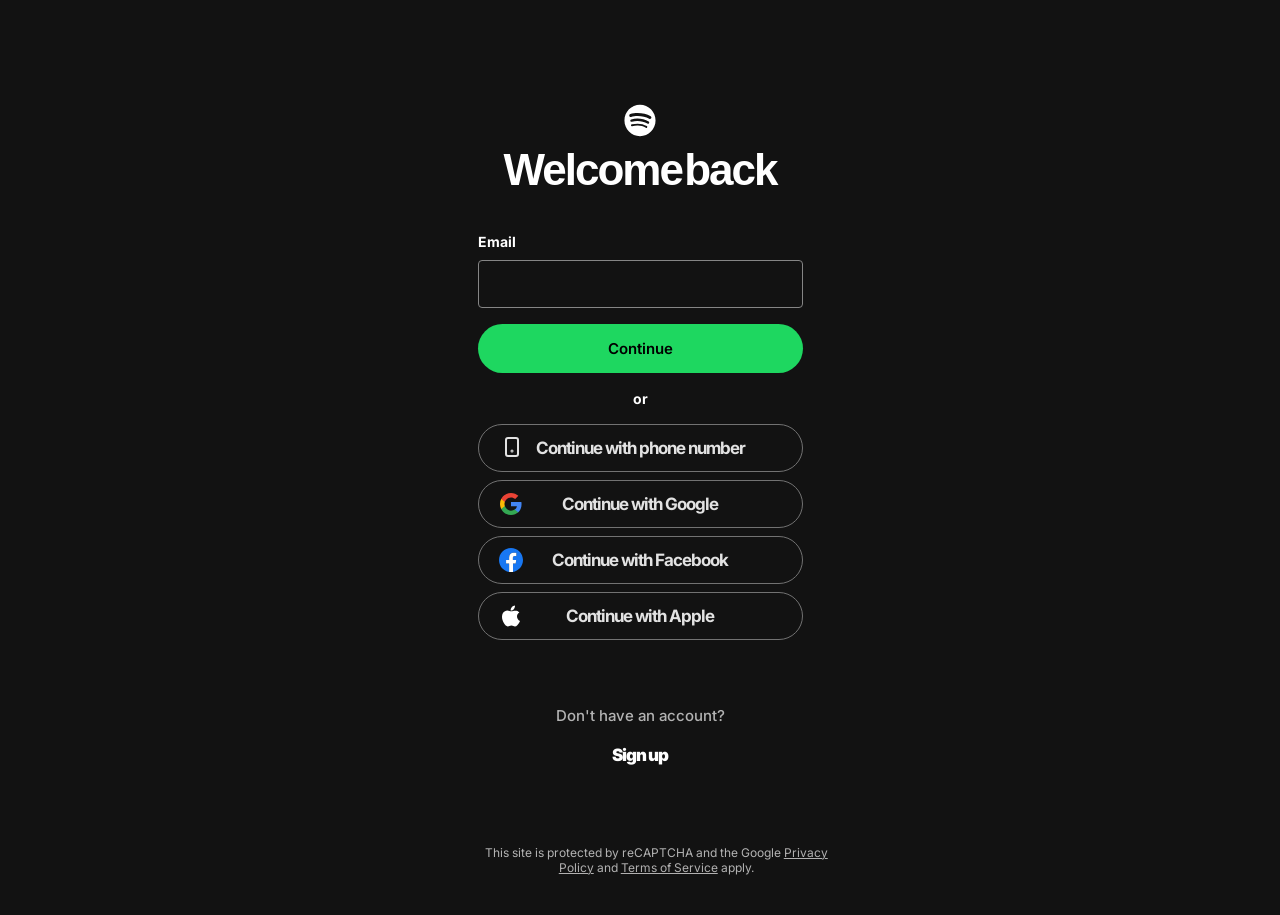
==== log-in.html @ a687a75c "add sign-up and log-in page" ====
<!DOCTYPE html>
<html lang="en">

<head>
    <meta charset="UTF-8">
    <meta name="viewport" content="width=device-width, initial-scale=1.0">
    <title>Spotify</title>
    <link rel="shortcut icon" href="img-icon/favicon spotify.ico" type="image/x-icon">

    <link rel="preconnect" href="https://fonts.googleapis.com">
    <link rel="preconnect" href="https://fonts.gstatic.com" crossorigin>
    <link href="https://fonts.googleapis.com/css2?family=Montserrat:wght@400;500;600;700;800;900&display=swap"
        rel="stylesheet">
    <link href="https://fonts.googleapis.com/css2?family=DM+Sans:opsz,wght@9..40,400;9..40,500;9..40,700&display=swap"
        rel="stylesheet">
    <link href="https://fonts.googleapis.com/css2?family=Inter:wght@400;600;700&display=swap" rel="stylesheet">
    <link rel="stylesheet" href="https://cdnjs.cloudflare.com/ajax/libs/font-awesome/6.4.0/css/all.min.css">
    <link rel="stylesheet" href="style.css">
    <link rel="stylesheet" href="utility.css">
    <link rel="stylesheet" href="responsiv.css">
</head>
<style>
    /* Base Styles */
    * {
        padding: 0;
        margin: 0;
        box-sizing: border-box;

    }

    body {
        background-color: #121212;
        color: white;
        display: flex;
        justify-content: center;
        padding-top: 95px;
        font-family: 'CircularSp', 'CircularSp-Arab', 'DM Sans', 'Helvetica Neue', Helvetica, Arial, sans-serif;
    }

    .container {
        display: flex;
        flex-direction: column;
        align-items: center;
        width: 100%;
        max-width: 325px;
        text-align: center;
    }

    /* Header */

    h1 {
        margin-bottom: 32px;
        font-family: 'Helvetica Neue', Helvetica, Arial, sans-serif;
        font-weight: 800;
        font-size: 44px;
        font-style: normal;
        color: rgb(255, 255, 255);
        letter-spacing: -2px;
        line-height: 1.8ch;
        word-spacing: -8px;
    }

    /* Form Styling */
    .signup_form {
        width: 100%;
        display: flex;
        flex-direction: column;
        /* align-items: flex-start; */
    }

    label {
        display: flex;
        justify-content: flex-start;
        font-size: 14px;
        font-weight: 700;
        margin-bottom: 10px;
    }

    input {
        width: 100%;
        padding: 15px;
        background-color: #121212;
        border: 1px solid #858585;
        border-radius: 4px;
        color: aliceblue;
        margin-bottom: 8px;
    }

    input::placeholder {
        font-size: 15px;
        color: rgb(175, 175, 175);
        font-weight: 500;
    }

    input:hover {
        border: 1px solid white;
    }

    input:focus {
        border: 2px solid white;
        outline: none;
    }

    .signup-button {
        width: 100%;
        background-color: #1ed760;
        color: black;
        padding: 15px;
        border-radius: 300px;
        font-size: 15px;
        font-weight: 600;
        border: none;
        cursor: pointer;
        margin-top: 8px;
    }

    /* Divider "or" */
    .container>div:nth-child(3) {
        margin: 8px 0;
        font-size: 14px;
        color: white;
        position: relative;
        width: 100%;
    }

    /* Social Buttons */
    .signup_method {
        width: 100%;
        display: flex;
        flex-direction: column;
        gap: 8px;
    }

    .signup_method button {
        position: relative;
        display: flex;
        align-items: center;
        justify-content: center;
        width: 100%;
        padding: 13px;
        background: transparent;
        border: 1px solid #727272;
        border-radius: 300px;
        color: rgb(226, 226, 226);
        cursor: pointer;
        font-size: 17px;
        font-weight: 700;
        letter-spacing: -1px;
        gap: 12px;
        transition: all 0.1s ease;
        filter: blur(0.4px);
    }

    .phone svg,
    .google svg,
    .facebook svg,
    .apple svg {
        position: absolute;
        left: 20px;
    }

    .signup_method button:hover {
        border-color: rgb(214, 214, 214);
        transform: scale(1.03);
    }

    /* Footer Section */
    footer {
        margin-top: 25px;
        /* border-top: 1px solid #292929; */
        padding-top: 32px;
        width: 100%;
    }

    .login {
        display: flex;
        flex-direction: column;
        gap: 20px;
        justify-content: center;
        font-size: 15px;
        color: #b3b3b3;
        font-weight: 500;
        margin-bottom: 32px;
    }

    .login div:last-child a{
        color: white;
        text-decoration: none;
        font-size: 17px;
        font-weight: 900;
        letter-spacing: -1px;
        filter: blur(0.4px);
    }

    .footer {
        display: flex;
        flex-direction: column;
        gap: 4px;
        font-size: 12px;
        font-weight: lighter;
        color: #b3b3b3;
        margin-top: 80px;
        width: 110%;

    }

    .footer p:last-child {
        margin-bottom: 40px;
    }

    .footer p a {
        color: rgb(177, 176, 176);
    }
    .footer p a:hover{
        color: #1ed760;
    }
</style>

<body>
    <main class="container">
        <div class="header">
            <img class="sicon" src="img-icon/Spotify-Icon-Black-Logo.svg" alt="Spotify logo">
            <h1>Welcome back</h1>
        </div>
        <form class="signup_form" action="#" method="POST">
            <div class="input_group">
                <label for="email">Email</label>
                <input type="email" id="email" name="email"  required>
            </div>

            <button type="submit" class="signup-button">Continue</button>
        </form>
        <div>or</div>
        <div class="signup_method">
            <button class="phone">
                <svg width="24" height="24" viewBox="0 0 24 24" fill="none" xmlns="http://www.w3.org/2000/svg"
                    stroke="rgb(226, 226, 226)" stroke-width="2" stroke-linecap="round" stroke-linejoin="round">

                    <!-- Phone body -->
                    <rect x="7" y="2" width="12" height="18" rx="2"></rect>

                    <!-- Bottom circle (home button) -->
                    <circle cx="13" cy="15" r="0.5"></circle>

                </svg>
                <span>Continue with phone number</span>
            </button>
            <button class="google">
                <svg width="24" height="24" viewBox="0 0 24 24">
                    <path
                        d="M22.56 12.25c0-.78-.07-1.53-.2-2.25H12v4.26h5.92c-.26 1.37-1.04 2.53-2.21 3.31v2.77h3.57c2.08-1.92 3.28-4.74 3.28-8.09z"
                        fill="#4285F4" />
                    <path
                        d="M12 23c2.97 0 5.46-.98 7.28-2.66l-3.57-2.77c-.98.66-2.23 1.06-3.71 1.06-2.86 0-5.29-1.93-6.16-4.53H2.18v2.84C3.99 20.53 7.7 23 12 23z"
                        fill="#34A853" />
                    <path
                        d="M5.84 14.09c-.22-.66-.35-1.36-.35-2.09s.13-1.43.35-2.09V7.07H2.18C1.43 8.55 1 10.22 1 12s.43 3.45 1.18 4.93l3.66-2.84z"
                        fill="#FBBC05" />
                    <path
                        d="M12 5.38c1.62 0 3.06.56 4.21 1.64l3.15-3.15C17.45 2.09 14.97 1 12 1 7.7 1 3.99 3.47 2.18 7.07l3.66 2.84c.87-2.6 3.3-4.53 6.16-4.53z"
                        fill="#EA4335" />
                </svg>
                <span>Continue with Google</span>
            </button>
            <button class="facebook">
                <svg width="24" height="24" viewBox="0 0 24 24" fill="none" xmlns="http://www.w3.org/2000/svg">
                    <path
                        d="M24 12.073C24 5.405 18.627 0 12 0S0 5.405 0 12.073C0 18.1 4.388 23.094 10.125 24v-8.437H7.078v-3.49h3.047V9.43c0-3.007 1.792-4.669 4.533-4.669 1.312 0 2.686.235 2.686.235v2.953H15.83c-1.491 0-1.956.925-1.956 1.874v2.25h3.328l-.532 3.49h-2.796V24C19.612 23.094 24 18.1 24 12.073z"
                        fill="#1877F2" />
                    <path
                        d="M16.671 15.563l.532-3.49h-3.328V9.823c0-.949.465-1.874 1.956-1.874h1.513V4.996s-1.374-.235-2.686-.235c-2.741 0-4.533 1.662-4.533 4.67v2.641H7.078v3.49h3.047V24a12.12 12.12 0 003.875 0v-8.437h2.671z"
                        fill="white" />
                </svg>
                <span>Continue with Facebook</span>
            </button>
            <button class="apple">
                <svg width="24px" height="24px" fill="white" viewBox="0 0 512 512" xmlns="http://www.w3.org/2000/svg">
                    <title>ionicons-v5_logos</title>
                    <path
                        d="M349.13,136.86c-40.32,0-57.36,19.24-85.44,19.24C234.9,156.1,212.94,137,178,137c-34.2,0-70.67,20.88-93.83,56.45-32.52,50.16-27,144.63,25.67,225.11,18.84,28.81,44,61.12,77,61.47h.6c28.68,0,37.2-18.78,76.67-19h.6c38.88,0,46.68,18.89,75.24,18.89h.6c33-.35,59.51-36.15,78.35-64.85,13.56-20.64,18.6-31,29-54.35-76.19-28.92-88.43-136.93-13.08-178.34-23-28.8-55.32-45.48-85.79-45.48Z" />
                    <path
                        d="M340.25,32c-24,1.63-52,16.91-68.4,36.86-14.88,18.08-27.12,44.9-22.32,70.91h1.92c25.56,0,51.72-15.39,67-35.11C333.17,85.89,344.33,59.29,340.25,32Z" />
                </svg>
                <span>Continue with Apple</span>
            </button>

        </div>
        <footer>
            <div class="login">
                <div>Don't have an account?</div>
                <div><a href="Sign-up.html">Sign up</a></div>
            </div>
            <div class="footer">
                <p>This site is protected by reCAPTCHA and the Google <a href="#">Privacy Policy</a> and <a href="#">Terms of Service</a> apply. </p>
                <!-- <p><a href="#">Policy</a> and <a href="#">Terms of Service</a> apply.</p> -->
            </div>
        </footer>
    </main>


</body>

</html>
---- style.css ----
* {
    margin: 0;
    padding: 0;
    box-sizing: border-box;
    font-family: 'Inter', 'Helvetica Neue', Arial, sans-serif;

}

body {

    background-color: black;
    color: white;
    font-family: "CircularSp", "Helvetica Neue", Helvetica, Arial, sans-serif;
    font-weight: 700;
    /* font-size: 16px; */
    

}


.navbar .nav {
    background-color:black;
    display: flex;
    align-items: center;
    justify-content: space-between;
    width: 100%;
    height: 60px;
    padding: 0 px;

}

.nav-icon{
    display: flex;
    align-items: center;
    /* width: 25px; */
    gap: 8px;
    padding: 5px;
   
}

.sicon {
    width: 70px;
    cursor: pointer;
   
}
.icon-circle {
    width: 46px;  
    height: 46px; 
    background-color: #1a1919; /* Gives the circle its dark gray color */
    border-radius: 50%; 
    
    /* Centers the home SVG inside the circle */
    display: flex;
    justify-content: center;
    align-items: center;
    cursor: pointer;
    transition: transform 0.1s ease, border-color 0.2s ease;
}
.icon-circle .invert {
    width: 24px; /* Adjust this to make the house bigger or smaller inside the circle */
    
}
.icon-circle:hover{
    background-color: rgb(48, 48, 48);
    transition: background-color 0.4s ease, border 0.4s ease;
    transform: scale(1.04);
}
.search-container{
    box-sizing: border-box;
    /* position: relative; */
    display: flex;
    align-items: center;
    background-color: #242424;
    border-radius: 500px;
    padding: 0  15px;
    height: 47px;
    width: 100%;
    max-width:468px; 
    /* cursor: pointer; */
    border: 2px solid transparent;
    transition: background-color 0.2s ease, box-shadow 0.2s ease;
    /* overflow: hidden; */
}
.search-container:hover {
    background-color: #2c2c2c;
    box-shadow: 0 0 0 1px #464444; 
    transition-duration: 0.2s;  
}
.search-container.active{          /* this can be do without js by search-container:focus-within */
    /* border: 2px solid white; */
    box-shadow: 0 0 0 2px white !important;
    
}
.search-icon svg{
    width: 24px;  
    height: 24px; 
    /* background-color: #1a1a1a; /* Gives the circle its dark gray color */
    /* border-radius: 10px;   */
    
    color: rgb(175, 174, 174);
    display: block;
    align-items: center;
    cursor: pointer;
    transition: all 0.2s ease;
}
.search-container:hover .search-icon svg {
    color: white;
}
.search-input{
    flex: 1;
    min-width: 0;
    /* width: 100%; */
    background: transparent;
    border: none;
    outline: none;
    color: white;
    font-size: 16px;
    padding: 0 8px;
    
}
.search-input::placeholder {
    color: #b3b3b3;
}
.search-right-group {
    display: flex;
    align-items: center;
    gap: 12px;  
    margin-left: 49px; 
    /* flex-shrink: 0; */
}

.search_hover{
    /* position: absolute; */
    display: flex;
    gap: 3px;
    opacity: 0;
    visibility: hidden;
    margin-left: 8px;
    transition-duration: 0.3s;
}
/* .search_hover + .search-right-group{
    margin-left: auto;
} */

.search_hover kbd{
    display: flex;
    border: 1px solid grey; 
    border-radius: 4px;
    padding: 2px 4px;
    font-size: 15px;
    font-weight: 500;
    font-family: 'DM Sans', sans-serif;
    color: rgb(179, 177, 177);
    /* margin: 0 2px; */
}
.search-container:hover .search_hover{
    opacity: 1;
    visibility: visible;
}

.divider {
    height: 24px;
    width: 1px;
    background-color: #727272;
    /* margin: 0 12px; */
    flex-shrink: 0;
}

svg{
    color: #727272;
}

.browse-icon {
    width: 22px;
    height: 22px;
    color: #b3b3b3; /* Ye 'currentColor' ko set karega */
    cursor: pointer;
    transition: color 0.2s ease;
}

.browse-icon:hover {
    color: white; /* Hover par bright white ho jayega */
}
.feature .feature-container{
    display: flex;
    align-items: center;
    /* justify-content: space-between; */
}
/* .feature-container{
    display: flex;
    align-items: center;
} */
.links{
    margin-left:150px;
    color: rgb(194, 193, 193);
    font-size: 15px;
    
}
.links span{
    display: inline-block;
    cursor: pointer;
    margin: 4px;
    transition: color 0.2s ease, transform 0.2s ease;
    
}
.links span:hover{
    /* font-size: 16px; */
    color: white;
    transform: scale(1.02);
   
}
.divider-2{
    height: 24px;
    width: 1px;
    background-color:white;
    margin: 0 12px;
    margin-left: 25px;
    
}
.install{
    display: flex;
    /* justify-items: center; */
    color: rgb(194, 193, 193);
    font-size: 14px;
    gap: 10px;
    margin-left: 20px;
    transition: all 0.2s ease;
    cursor: pointer;

}
.install svg{
    stroke: currentColor;
}
.install:hover {
    color: white;
    transform: scale(1.02);
}
.install:hover svg *{
    stroke: white !important;
}

.auth{
    display: flex;
    align-items: center;
    font-size: 14px;
    color: rgb(194, 193, 193);
    margin-left: 30px;
    gap: 20px;
    cursor: pointer;

}

.auth button{
    padding: 14px;
    margin-right: 10px;
    width: 105px;
    background-color: white;
    color: black;
    font-size:15px;
    font-weight: bold;
    border: none;
    cursor: pointer;
    border-radius: 50px;
    transition: background-color 0.1s ease, transform 0.1s ease;
}
.auth span:hover{
    color: white;
    transform: scale(1.04);
}
.auth button:hover{
    background-color: #e6e1e1;
    transform: scale(1.01);

}


/*               container             */


.container{
    height: 77vh;
    gap: 9px;
    margin: 8px;
    margin-top: 2px;

    
}

.left {
    width: 32vw;
    /* height: 80vh; */
    /* padding: 10px; */
}

.right {
    width: 68vw;
    /* height: 513px; */
    overflow-x: hidden;
    overflow-y: scroll;
    background: linear-gradient(to bottom , rgb(23, 23, 23) 12% , transparent 100%);
    /* height: 80vh; */
    /* height: 100%; */
}

/* .home ul li {
    display: flex;
    width: 14px;
    gap: 13px;
    list-style: none;
    padding-top: 14px;
    font-size: 12PX;
} */

.lheader{
    display: flex;
    align-items: center;
    justify-content: space-between;
    /* padding-top: 25px; */
    padding: 15px;
    font-size: 15px;
    font-family: 'Inter', 'Helvetica Neue', Arial, sans-serif;
    box-shadow: gray;
    box-shadow: 0px 8px 20px rgba(0, 0, 0, 0.8);
    position: relative;
    z-index: 100;
   
}


.lheader button{
    display: flex;
    align-items: center;
    background-color:rgb(32, 32, 32);
    color: white;
    border: none;
    padding: 7px;
    font-size: 13px;
    font-weight: bold;
    width: 98px;
    border-radius: 40px;
    gap: 5px;
    transition: background-color 0.2s ease , transform 0.2s ease;
    
}
.lheader button svg{
    width: 22px;
    height: 22px;
    margin-left:10px;
    color: #858484;
}
.lheader button:hover{
    background-color:rgb(41, 41, 41);
    color: white;
}
.lheader button:hover svg *{
    stroke: rgb(236, 235, 235);
}
.lbox{
    /* display: flex;
    flex-direction: column; */
    height: 225px;
    /* background-color: #131313; */
    overflow-y: scroll;
    transition: all 0.3s ease;
}
.lbox::-webkit-scrollbar{
    width: 12px;

}
.lbox::-webkit-scrollbar-track {
  background: transparent;
}
.lbox::-webkit-scrollbar-thumb{
    background:transparent;
    transition: background 0.3s ease;
    /* border-radius: 3px; */
}
.lbox.show-scroll::-webkit-scrollbar-thumb {
    background: #535353;
}

.play_but{
    width: 120px;
}
.pod_but{
    width: 140px;
}
.flinks{
    margin: 20px;
}
.flinks ul{
    font-size: 11px;
    font-weight: 300;
    /* margin-bottom: 10px; */
    display: flex;
}
.flinks ul li{
    list-style: none;
    margin: 8px;
    color: #b3b1b1;
    cursor: pointer;
}
.flinks h5{
    margin-top: 10px;
    margin-left: 8px;
    font-size: 11px;
    color:white;
    font-weight: 400 ;
    font-family: 'Inter', 'Helvetica Neue', Arial, sans-serif;
    cursor: pointer;
    text-decoration: underline;

    
}
.footer-btn{
    display: flex;
    align-items: center;
    gap: 6px;
    background-color: transparent; 
    color: white;
    font-size: 14px;
    font-weight: 700;
    font-family: 'Inter', 'Helvetica Neue', Arial, sans-serif;
    border: 1px solid #727272; /* Grey border */
    border-radius: 50px; /* Perfect pill shape */
    margin-left: 26px;
    margin-top: 38px;
    padding: 6px 12px;
    cursor: pointer;
    transition: transform 0.1s ease, border-color 0.2s ease;
    /* transform: scale(1.04); */

}
.footer-btn:hover{
    color: white;
    transform: scale(1.04);
}
.footer-btn svg{
    color: white;
}

/* Right side css code */

.Rcontainer{
    display: flex;
    flex-direction: column;
    /* margin-bottom: 29px; */
    /* position:relative; */
    /* width: 100%;
    overflow-y: auto;
    height: auto; */
    
    /* padding: 2px 0 4px 0px; */
    /* background-image: radial-gradient(ellipse at 15% 15%, #363636 0%, transparent 70%); */
    /* background: linear-gradient(to bottom, #2b0e0e 0%, #121212 100%) */
} 

/* .Rcontainer::after {
    content: "";
    position: absolute;
    top: 0;
    left: 0;
    width: 50%;
    height: 100%;
    background-image: linear-gradient(to bottom, #2b0e0e 0%, transparent 80%);
    z-index: -1; 
}   */
.Rheader{
    display: flex;
    width:100%;
    align-items: center;
    justify-content: space-between;
    height: 15px;
    padding: 30px 33px ;
    border-top-left-radius: 7px;
    border-top-right-radius: 7px;
    
    /* background-color: rgb(30, 30, 30); */
    
    /* background: linear-gradient(to bottom, #2b0e0e 0%) */

}
.Rheader h2{
    font-size: 23px;
    font-weight: 700;
    font-style: normal;
    line-height:normal;
    /* font-family: 'Plus Jakarta Sans', sans-serif; */
    font-family: 'Montserrat', sans-serif;
    cursor: pointer;
    margin-top: 20px;
    margin-left: 8px;
    

}
.Rheader .show-all{
    text-decoration: none;
    margin-top: 20px;
    color: #bbbaba;
    font-size: 13px;
    
}
.Trending-songs-card{
    margin-bottom: 10px;

}
.Popular-artists-card{
    margin-bottom:15px;
}
.Popular-albums-card{
    margin-bottom: 14px;
}
.Popular-radio-cards{
    margin-bottom: 12px;

}
.featured-cards{
    margin-bottom: 75px;
}
/* .play{
    position:absolute;
    top: 140px;
    right: 0px;
    opacity: 0;
    transform: translateY(8px);
    transition: all 0.3s ease-out;

}
.play:hover{
    opacity: 1;
    transform: translateY(0);
    top: 86px;
    
} */

.play {
    position: absolute;
    bottom: -10px;        /* anchor to bottom of card  */
    right:-9px;
    opacity: 0;
    transform: translateY(6px);   /* start slightly below final position  */
    transition: opacity 0.3s ease, transform 0.3s ease;
}

 /* THIS is the fix — trigger on CARD hover, not play-button hover  */
.card:hover .play {
    opacity: 1;
    transform: translateY(0px);     /* slides up to rest position  */
}

/* Keep it visible if hovering the button itself  */
.play:hover {
    opacity: 1;
    transform: translateY(0);
}



/*  footer section */

hr{
    border: none;
    border-radius: 2px;
    height: 1px;
    background-color: rgb(200,200,200,0.2);
    margin: 20px;
}

.R-footer{
    display: flex;
    margin:35px;
    margin-top: 60px;
    margin-bottom: 35px;
    gap: 50px;
}

.footer-column h3{
    font-size: 15px;
}
.footer-column ul a{
    color: rgb(145, 144, 144);
    text-decoration: none;
    /* font-family: SpotifyMixUI, CircularSp-Arab, CircularSp-Hebr, CircularSp-Cyrl, CircularSp-Grek, CircularSp-Deva, "Helvetica Neue", helvetica, arial, "Hiragino Sans", "Hiragino Kaku Gothic ProN", Meiryo, "MS Gothic", sans-serif; */
    font-weight: lighter;
    font-size: 15px;
    font-family: Inter, "Helvetica Neue", Arial, sans-serif;
    
}
.footer-column ul li a:hover{
    color: white;
    text-decoration: underline;
    /* transform: scale(0.2s); */
    
}
.footer-column ul li{
    margin-top: 6px;
    list-style: none;
    
}
.social-footer{
    display: flex;
    gap: 15px;
}
.social-footer a{
    display: flex;
    align-items: center;
    justify-content: center;
    text-decoration: none;
    color: white;
    width: 30px;
    height: 30px;
    border-radius: 50%;
    padding:20px;
    font-size: 16px;
    background-color: rgb(39, 39, 39);
    transition: all 0.1s ease;

}
.social-footer a:hover{
    background-color: rgb(100, 100, 100);
    /* transform: scale(1.02); */
}
.hor2{
    margin: 30px;
}
.copyright{
    margin: 40px 30px;

    font-weight: 300;
    color: grey;

}

/* body footer */

.Bfooter{
    position: relative;
    display: flex;
    align-items: center;
    justify-content: space-between;
    padding: 10px 12px;
    background: linear-gradient(to right, #ae2896, #509bf5);
    margin: 8px;
    border-radius: 9px;
    font-family: 'Franklin Gothic Medium', 'Arial Narrow', Arial;
    background: linear-gradient();
}
.pline{
    margin: 5px;
}

.first_line{
    margin: 0;
    font-size: 13px;
    margin-bottom:4px;

}
.second_line{
    margin: 0;
    font-size: 15px;
    font-weight: normal;
}
.bsign-in{
    border: none;
    padding: 15px 31px;
    margin-right:13px;
    font-size: 15px;
    font-weight: bold;
    /* width: 130px; */
    border-radius: 40px;
    cursor: pointer;
    transform: translateY(3px);
    transition: transform 0.03s ease;
}
.bsign-in:hover{
    transform: translateY(3px) scale(1.05);
}

.mobile-nav{
    display: none;      
}

.mobile-bottom-nav{
    display: none;
}
.rightFooter{
    display: none;
}
---- utility.css ----
.border{
    border: 2px solid red;
    margin: 5px;
}

.flex{
    display: flex;
}

.justify-center{
    justify-content: center;
}

.items-center{
    align-items: center;
}

.bg-black{
    background-color: rgb(18, 18, 18);
    color: white;
}

.invert{
    /* filter: invert(1); */
    filter: brightness(1.9) invert(1) !important;
    
}

.bg-gray{
    background-color: rgb(22, 22, 22);
}

.rounded{
    border-radius: 8px;
}
.m-1{
    margin: 5px;
}
.p-1{
    padding: 10px;
}
.box{
    /* width: 32vw; */
    height: 135px;
    margin: 15px 0 20px 7px;
    border-radius: 8px;
    background-color:rgb(36, 36, 36);
    /* flex-shrink: 0; */
    
    
}
.box .h{
    display: flex;
    flex-direction: column;
    margin: 20px;
    gap: 12px;
   

}
.h h4{
    font-size: 15px;
    margin-top: 20px;
   
}
.h p{
    font-size: 12px;
    
}
.h button{
    width: 100px;
}
.lbut{
    background-color: white;
    border: none;
    border-radius: 30px;
    padding: 9px;
    margin-left: 20px;
    font-family: 'Inter', 'Helvetica Neue', Arial, sans-serif;
    font-weight: bold;
    cursor: pointer;
}
.lbut:hover{
    background-color: rgb(224, 222, 222);
    transform: scale(1.04);
}
.under-line:hover{
    text-decoration: underline;
    text-decoration-color: antiquewhite;
}
.Rbg-color{
    /* background-color:#2b0e0e; */
    /* background: linear-gradient(to bottom, #2b0e0e 0%, #121212 100%); */
    /* padding: 20px; */
    /* min-height: 100vh; */
    /* background-image: radial-gradient(ellipse at top left, #2b0e0e 0%, transparent 70%); */
}
.card-container{
    /* position: relative; */
    display: flex;
    align-items: flex-start;
    overflow-x: auto;
    /* max-width: 50vw; */
    margin-top:3px;
    gap: 2px;
    /* background-color: grey; */
    /* padding-left: 20px; */
    padding-left: 30px;
}
.card-container .card{
    flex: 0 0 auto;
    position: relative;
    /* margin-top:7px; */
    width: 178px;
    height: auto;
    padding: 6px 10px 12px 10px;
    /* margin-left: 38px; */
    font-size: 15px;
    /* background-color: grey; */
    border-radius: 5px;
    cursor: pointer;
    transition: background-color 0.3s ease-out;
    /* height: 50px; */
    /* padding-left: 30px;  */
    
}
.card h4{
    font-weight: 600;
}
.right::-webkit-scrollbar{
    width: 12px;
} 
.right::-webkit-scrollbar-thumb{
    background-color:rgb(99, 98, 98);
    border-radius: 0;
    transition: border-radius 0.2s;
    /* border-top-right-radius: 7px;
    border-bottom-right-radius: 7px; */
}

/* When at top */
.right.at-top::-webkit-scrollbar-thumb {
    border-top-right-radius: 8px;
}

/* When at bottom */
.right.at-bottom::-webkit-scrollbar-thumb {
    border-bottom-right-radius: 8px;
}

.card-container::-webkit-scrollbar{
    display: none;
}


.card > *{
    padding-top:5px;
}
.img-box{
    position: relative;
    width: 100%;
}
.card .img-box img{
    width: 100%;
    object-fit: contain;
    border-radius: 10px;
    /* padding: 10px; */
}
.card p{
    font-size: 13px;
    color: rgb(156, 156, 156);
}
.card:hover{
    background-color: rgb(38, 38, 38);
}
.card h4:hover, .card p:hover{
    text-decoration: underline;
}
---- responsiv.css ----
/* --- RESPONSIVE ADJUSTMENTS --- */

@media (max-width: 1024px) {
    .left {
        display: none;
    }

    .right {
        width: 100%;
        height: 77vh;
        border-radius: 0;
    }

    .right::-webkit-scrollbar {
        display: none;
    }

    .featured-cards {
        margin-bottom: 0;
    }
    
    .feature{
        display: none;
    }
    
    .mobile-nav {
        display: flex;
        align-items: center;
        justify-content: flex-end;
        width: 100%;
        padding: 8px 15px;
    }

    .mobile-nav img:first-child {
        display: none;
        width: 85px;
        height: auto;
    }

    .rightside {
        display: flex;
        align-items: center;
        gap: 20px;
        /* margin-left: 100px; */
    }

    .App {
        /* padding: 2px 15px; */
        display: none;
        width: 95px;
        height: 35px;
        border: none;
        font-weight: bold;
        border-radius: 40px;
    }

    .hamburger {
        display: flex;
        padding: 8px;
        cursor: pointer;
        /* z-index: 1010; */
    }

    .hamburger_container{
        display: flex;
        flex-direction: column;
        position: fixed;
        width:100%;
        height: 100%;
        top: 0px;
        background-color: black;
        color: white;
        right:100%;
        z-index: 1000;
        transition: right 0.3s ease-in-out;
       
    }
    .hamburger-content{
        display: flex;
        position: absolute;
        flex-direction: column;
        margin-left: 20px;
        left:10px;
        top: 100px;
        cursor: pointer;
        font-size: 15px;
    }
    .hamburger_links ul{
         list-style: none;
         display: flex;
         flex-direction: column;
         gap: 22px;
    }
   
    .close{
        display: block;
        position: absolute;
        top: 20px;
        right: 15px;
        cursor: pointer;
        

    }
    .hamburger_auth{
        display: flex;
        flex-direction: column;
        font-size: 19px;
        gap: 35px;
        cursor: pointer;
    }
    .hamburger-divider {
    width: 20px;           
    border-top: 2px solid white; 
    margin: 50px 0  40px 0;      
    }
    

    
    .R-footer {
        display: flex;
        flex-direction: column;
        margin-top: 35px;
        margin-bottom: 70px;

    }

    .footer-column {
        margin-bottom: -15px;
    }

}


/* 2. For Small Tablets & Large Phones (Max-width: 768px) */
@media (max-width: 768px) {
    .navbar .nav {
        height: 52px;
    }

    .search-container {
        display: none;
    }

    .nav-icon {
        display: none;
    }

    .card-container {
        padding-left: 0;
    }

    .Rheader {
        padding-left: 10px;

    }
    /* navbar for mobile   */
    .mobile-nav{
        justify-content: space-between;
    }
    .mobile-nav img:first-child {
        display: block;
        width: 85px;
        height: auto;
    }

    .App {
        /* padding: 2px 15px; */
        display: block;
    }

    .mobile-bottom-nav {
        display: flex;
        position: fixed;
        bottom: 0;
        width: 100%;
        justify-content: space-around;
        padding: 15px 0;
        overflow: hidden;
        
    }

    .nav-item {

        display: flex;
        flex-direction: column;
        align-items: center;
        font-size: 10px;
        color: #b3b3b3;
        font-weight: lighter;
        font-family: Arial, Helvetica, sans-serif;
        cursor: pointer;

    }

    .hor1 {
        display: none;
    }

    .hor2 {
        width: calc(100% - 20px);
        margin-left: 10px;
        margin-right: 10px;
    }

    /* mobile footer flinks */
    .copyright {
        display: none;
    }

    .rightFooter {
        display: flex;
        flex-direction: column;
        /* padding: 0;
        margin: 0; */

    }

    .flinks ul {
        display: flex;
        flex-wrap: wrap;
        /* gap: -5px 10px; */
        padding: -10px;
        margin: -15px;
    }

    .flinks ul li {
        line-height: 1.2;
        font-size: 12px;
        margin-bottom: 2px;

    }

    .M-copyright {
        font-weight: 300;
        color: grey;
        margin-left: 13px;
    }

    .rightFooter .footer-btn {
        display: flex;
        align-items: center;
        justify-content: center;
        width: 100px;
        font-size: 12px;
        padding: 8px;
        margin: 15px 0px 70px 10px;

    }



}

/* 3. For Mobile Phones (Max-width: 480px) */
@media (max-width: 480px) {
    .right {
        width: 100%;
        height: 77vh;
    }

    .Rheader h2 {
        font-size: 21px;
        margin-left: 0;
    }

    .show-all {
        display: none;
    }

    .card-container .card {
        width: 170px;
    }

    .Bfooter {
        display: none;
    }



}
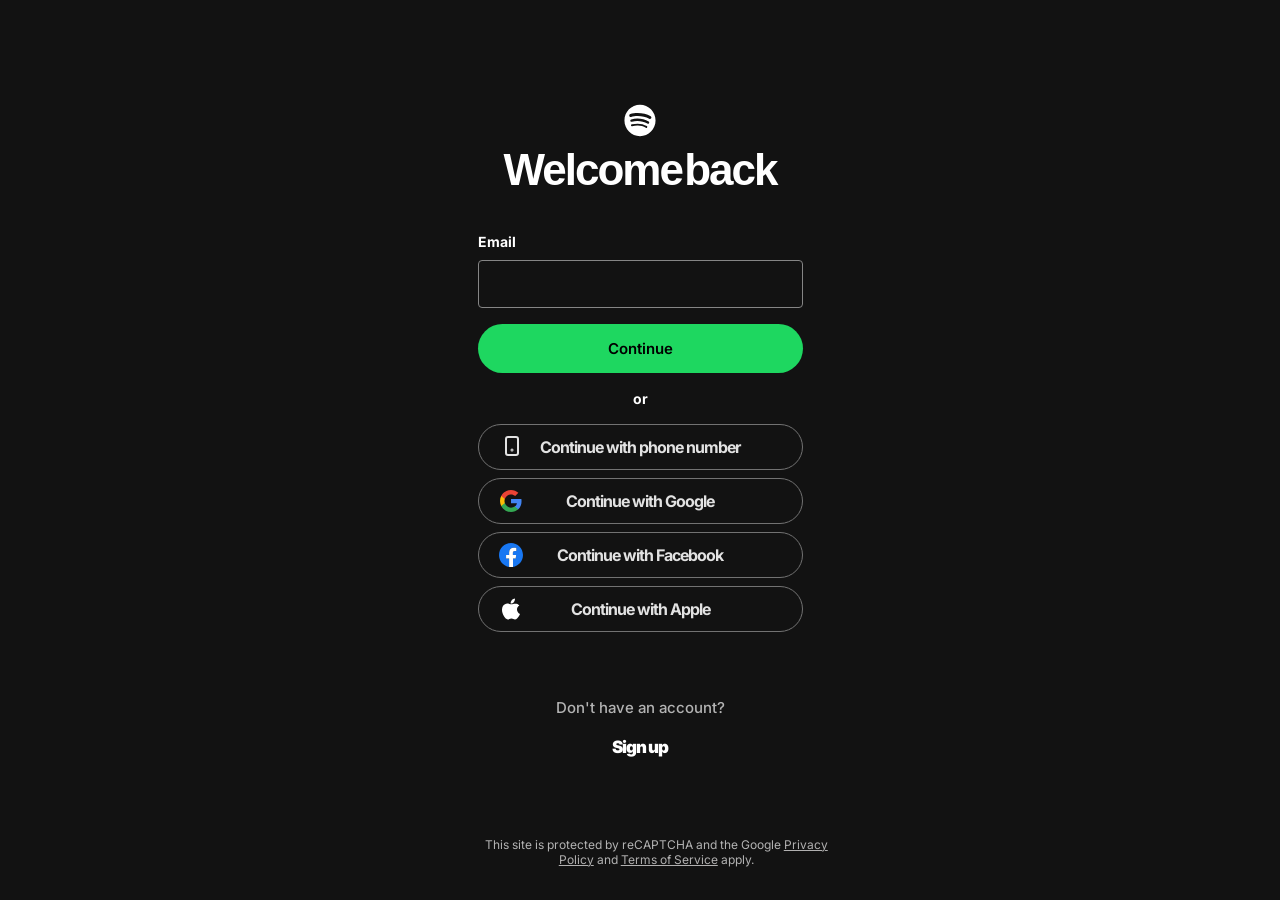
==== commit 526a0f6e: "toggle card added" ====
--- a/log-in.html
+++ b/log-in.html
@@ -5,7 +5,7 @@
     <meta charset="UTF-8">
     <meta name="viewport" content="width=device-width, initial-scale=1.0">
     <title>Spotify</title>
-    <link rel="shortcut icon" href="img-icon/favicon spotify.ico" type="image/x-icon">
+    <link rel="shortcut icon" href="img-icon/spotify_black_bg.png" type="image/x-icon">
 
     <link rel="preconnect" href="https://fonts.googleapis.com">
     <link rel="preconnect" href="https://fonts.gstatic.com" crossorigin>
@@ -18,221 +18,26 @@
     <link rel="stylesheet" href="style.css">
     <link rel="stylesheet" href="utility.css">
     <link rel="stylesheet" href="responsiv.css">
+    <link rel="stylesheet" href="log-sign.css">
 </head>
-<style>
-    /* Base Styles */
-    * {
-        padding: 0;
-        margin: 0;
-        box-sizing: border-box;
-
-    }
-
-    body {
-        background-color: #121212;
-        color: white;
-        display: flex;
-        justify-content: center;
-        padding-top: 95px;
-        font-family: 'CircularSp', 'CircularSp-Arab', 'DM Sans', 'Helvetica Neue', Helvetica, Arial, sans-serif;
-    }
-
-    .container {
-        display: flex;
-        flex-direction: column;
-        align-items: center;
-        width: 100%;
-        max-width: 325px;
-        text-align: center;
-    }
-
-    /* Header */
-
-    h1 {
-        margin-bottom: 32px;
-        font-family: 'Helvetica Neue', Helvetica, Arial, sans-serif;
-        font-weight: 800;
-        font-size: 44px;
-        font-style: normal;
-        color: rgb(255, 255, 255);
-        letter-spacing: -2px;
-        line-height: 1.8ch;
-        word-spacing: -8px;
-    }
-
-    /* Form Styling */
-    .signup_form {
-        width: 100%;
-        display: flex;
-        flex-direction: column;
-        /* align-items: flex-start; */
-    }
-
-    label {
-        display: flex;
-        justify-content: flex-start;
-        font-size: 14px;
-        font-weight: 700;
-        margin-bottom: 10px;
-    }
-
-    input {
-        width: 100%;
-        padding: 15px;
-        background-color: #121212;
-        border: 1px solid #858585;
-        border-radius: 4px;
-        color: aliceblue;
-        margin-bottom: 8px;
-    }
-
-    input::placeholder {
-        font-size: 15px;
-        color: rgb(175, 175, 175);
-        font-weight: 500;
-    }
-
-    input:hover {
-        border: 1px solid white;
-    }
-
-    input:focus {
-        border: 2px solid white;
-        outline: none;
-    }
-
-    .signup-button {
-        width: 100%;
-        background-color: #1ed760;
-        color: black;
-        padding: 15px;
-        border-radius: 300px;
-        font-size: 15px;
-        font-weight: 600;
-        border: none;
-        cursor: pointer;
-        margin-top: 8px;
-    }
-
-    /* Divider "or" */
-    .container>div:nth-child(3) {
-        margin: 8px 0;
-        font-size: 14px;
-        color: white;
-        position: relative;
-        width: 100%;
-    }
-
-    /* Social Buttons */
-    .signup_method {
-        width: 100%;
-        display: flex;
-        flex-direction: column;
-        gap: 8px;
-    }
-
-    .signup_method button {
-        position: relative;
-        display: flex;
-        align-items: center;
-        justify-content: center;
-        width: 100%;
-        padding: 13px;
-        background: transparent;
-        border: 1px solid #727272;
-        border-radius: 300px;
-        color: rgb(226, 226, 226);
-        cursor: pointer;
-        font-size: 17px;
-        font-weight: 700;
-        letter-spacing: -1px;
-        gap: 12px;
-        transition: all 0.1s ease;
-        filter: blur(0.4px);
-    }
-
-    .phone svg,
-    .google svg,
-    .facebook svg,
-    .apple svg {
-        position: absolute;
-        left: 20px;
-    }
-
-    .signup_method button:hover {
-        border-color: rgb(214, 214, 214);
-        transform: scale(1.03);
-    }
-
-    /* Footer Section */
-    footer {
-        margin-top: 25px;
-        /* border-top: 1px solid #292929; */
-        padding-top: 32px;
-        width: 100%;
-    }
-
-    .login {
-        display: flex;
-        flex-direction: column;
-        gap: 20px;
-        justify-content: center;
-        font-size: 15px;
-        color: #b3b3b3;
-        font-weight: 500;
-        margin-bottom: 32px;
-    }
-
-    .login div:last-child a{
-        color: white;
-        text-decoration: none;
-        font-size: 17px;
-        font-weight: 900;
-        letter-spacing: -1px;
-        filter: blur(0.4px);
-    }
-
-    .footer {
-        display: flex;
-        flex-direction: column;
-        gap: 4px;
-        font-size: 12px;
-        font-weight: lighter;
-        color: #b3b3b3;
-        margin-top: 80px;
-        width: 110%;
-
-    }
-
-    .footer p:last-child {
-        margin-bottom: 40px;
-    }
-
-    .footer p a {
-        color: rgb(177, 176, 176);
-    }
-    .footer p a:hover{
-        color: #1ed760;
-    }
-</style>
 
 <body>
     <main class="container">
-        <div class="header">
+        <div class="header loginheader">
             <img class="sicon" src="img-icon/Spotify-Icon-Black-Logo.svg" alt="Spotify logo">
             <h1>Welcome back</h1>
         </div>
-        <form class="signup_form" action="#" method="POST">
+        <form class="login_form" action="#" method="POST">
             <div class="input_group">
                 <label for="email">Email</label>
                 <input type="email" id="email" name="email"  required>
             </div>
 
-            <button type="submit" class="signup-button">Continue</button>
+            <button type="submit" class="primary-btn">Continue</button>
         </form>
-        <div>or</div>
-        <div class="signup_method">
-            <button class="phone">
+        <div class="ls-divider">or</div>
+        <div class="signup_method login_method">
+            <button class="social-btn phone">
                 <svg width="24" height="24" viewBox="0 0 24 24" fill="none" xmlns="http://www.w3.org/2000/svg"
                     stroke="rgb(226, 226, 226)" stroke-width="2" stroke-linecap="round" stroke-linejoin="round">
 
@@ -245,7 +50,7 @@
                 </svg>
                 <span>Continue with phone number</span>
             </button>
-            <button class="google">
+            <button class="social-btn google">
                 <svg width="24" height="24" viewBox="0 0 24 24">
                     <path
                         d="M22.56 12.25c0-.78-.07-1.53-.2-2.25H12v4.26h5.92c-.26 1.37-1.04 2.53-2.21 3.31v2.77h3.57c2.08-1.92 3.28-4.74 3.28-8.09z"
@@ -262,7 +67,7 @@
                 </svg>
                 <span>Continue with Google</span>
             </button>
-            <button class="facebook">
+            <button class="social-btn facebook">
                 <svg width="24" height="24" viewBox="0 0 24 24" fill="none" xmlns="http://www.w3.org/2000/svg">
                     <path
                         d="M24 12.073C24 5.405 18.627 0 12 0S0 5.405 0 12.073C0 18.1 4.388 23.094 10.125 24v-8.437H7.078v-3.49h3.047V9.43c0-3.007 1.792-4.669 4.533-4.669 1.312 0 2.686.235 2.686.235v2.953H15.83c-1.491 0-1.956.925-1.956 1.874v2.25h3.328l-.532 3.49h-2.796V24C19.612 23.094 24 18.1 24 12.073z"
@@ -273,7 +78,7 @@
                 </svg>
                 <span>Continue with Facebook</span>
             </button>
-            <button class="apple">
+            <button class="social-btn apple">
                 <svg width="24px" height="24px" fill="white" viewBox="0 0 512 512" xmlns="http://www.w3.org/2000/svg">
                     <title>ionicons-v5_logos</title>
                     <path
@@ -286,12 +91,12 @@
 
         </div>
         <footer>
-            <div class="login">
+            <div class="login signup">
                 <div>Don't have an account?</div>
                 <div><a href="Sign-up.html">Sign up</a></div>
             </div>
             <div class="footer">
-                <p>This site is protected by reCAPTCHA and the Google <a href="#">Privacy Policy</a> and <a href="#">Terms of Service</a> apply. </p>
+                <p>This site is protected by reCAPTCHA and the Google <a href="#">Privacy Policy</a> and <a href="#">Terms of Service</a> apply.</p>
                 <!-- <p><a href="#">Policy</a> and <a href="#">Terms of Service</a> apply.</p> -->
             </div>
         </footer>
--- a/style.css
+++ b/style.css
@@ -76,6 +76,7 @@
     height: 47px;
     width: 100%;
     max-width:468px; 
+    margin-left:-22px;
     /* cursor: pointer; */
     border: 2px solid transparent;
     transition: background-color 0.2s ease, box-shadow 0.2s ease;
@@ -191,7 +192,7 @@
     align-items: center;
 } */
 .links{
-    margin-left:150px;
+    margin-left:140px;
     color: rgb(194, 193, 193);
     font-size: 15px;
     
@@ -226,6 +227,7 @@
     margin-left: 20px;
     transition: all 0.2s ease;
     cursor: pointer;
+    filter: blur(0.4px);
 
 }
 .install svg{
@@ -243,19 +245,22 @@
     display: flex;
     align-items: center;
     font-size: 14px;
-    color: rgb(194, 193, 193);
     margin-left: 30px;
     gap: 20px;
     cursor: pointer;
 
 }
-
-.auth button{
+.auth span a{
+    text-decoration: none;
+    color: rgb(194, 193, 193);
+    filter: blur(0.4px);
+}
+
+.auth button {
     padding: 14px;
     margin-right: 10px;
     width: 105px;
     background-color: white;
-    color: black;
     font-size:15px;
     font-weight: bold;
     border: none;
@@ -263,7 +268,7 @@
     border-radius: 50px;
     transition: background-color 0.1s ease, transform 0.1s ease;
 }
-.auth span:hover{
+.auth span a:hover{
     color: white;
     transform: scale(1.04);
 }
@@ -272,7 +277,10 @@
     transform: scale(1.01);
 
 }
-
+.login a{
+    text-decoration: none;
+    color: black;
+}
 
 /*               container             */
 
@@ -686,3 +694,184 @@
 .rightFooter{
     display: none;
 }
+
+/* for spotify menu  */
+
+.spotify-menu {
+    display: none;
+    position: absolute;
+    background-color: #282828;
+    padding: 4px;
+    border-radius: 10px;
+    margin: 260px 0 0 300px;
+    width: 370px;
+    box-shadow: 0 16px 24px rgba(0,0,0,.3), 0 6px 8px rgba(0,0,0,.2);
+}
+
+.menu-item {
+    display: flex;
+    align-items: center;
+    padding: 8px;
+    cursor: pointer;
+    border-radius: 8px;
+    transition: background-color 0.2s ease; /* Smooth background change */
+}
+
+.menu-item:hover {
+    background-color: #3e3e3e; /* Hover effect */
+}
+
+.icon-circle {
+    width: 48px;
+    height: 48px;
+    background-color: #3e3e3e;
+    border-radius: 50%;
+    display: flex;
+    justify-content: center;
+    align-items: center;
+    margin-right: 12px;
+    flex-shrink: 0;
+    transition: transform 0.5s cubic-bezier(0.4, 0, 0.2, 1); /* Animation timing */
+}
+
+.menu-item:hover .icon-circle svg {
+    transform: rotate(10deg); /* some clockwise rotation */
+}
+
+/* .blend svg .c1 {
+    fill: white;
+    opacity: 0.3;
+    transition: opacity 0.3s ease;
+}
+
+.blend svg .c2 {
+    fill: white;
+    opacity: 0.5;
+    transition: opacity 0.3s ease;
+}
+.blend:hover svg .c1,
+.blend:hover svg .c2 {
+    opacity: 1;
+} */
+
+.menu-item:hover svg circle,
+.menu-item:hover svg rect {
+    fill: #1ed760; /* Spotify Green color */
+}
+/* .menu-item:hover svg circle .c1{
+    fill: #1ed760;
+} */
+.menu-item:hover svg path{
+    stroke: #1ed760;
+}
+
+.text-group {
+    display: flex;
+    flex-direction: column;
+    font-family: "Circular Std", "Inter", "Helvetica Neue", Helvetica, Arial, sans-serif;
+}
+
+.title {
+    color: white;
+    font-weight: 700;
+    font-size: 15px;
+    margin-bottom: 2px;
+}
+
+.subtitle {
+    color: #b3b3b3;
+    font-size: 12px;
+    font-weight: 600;
+}
+
+.menu-divider {
+    height: 1px;
+    background-color: #3e3e3e;
+    margin: 4px 18px;
+}
+.spotify-menu.active{
+    display: block;
+}
+.lplus-icon {
+    transition: transform 0.3s ease;
+}
+.lplus-icon.active{
+    transform: rotate(45deg);
+}
+
+
+
+/* for tooltip- card */
+.tooltip-card {
+    display: none;
+    position: absolute;
+    background-color: #0d72ea; 
+    padding: 16px 20px;
+    border-radius: 8px;
+    width: 320px;
+    color: white;
+    box-shadow: 0 4px 12px rgba(0, 0, 0, 0.5);
+    font-family: 'Inter', sans-serif; 
+    margin: -110px 0  0 430px;
+    z-index: 1000;
+}
+
+.tooltip-content h3 {
+    font-size: 15px;
+    font-weight: 700;
+    margin-bottom: 8px;
+}
+
+.tooltip-content p {
+    font-size: 13px;
+    font-weight: 500;
+    margin-bottom: 20px;
+}
+
+.tooltip-actions {
+    display: flex;
+    justify-content: flex-end;
+    align-items: center;
+    gap: 24px;
+}
+
+.not-now-btn {
+    background: transparent;
+    border: none;
+    color: white;
+    font-weight: 700;
+    font-size: 13px;
+    cursor: pointer;
+}
+
+.login-btn {
+    background-color: white;
+    color: black;
+    border: none;
+    padding: 8px 24px;
+    border-radius: 500px;
+    font-weight: 600;
+    font-size: 14px;
+    cursor: pointer;
+    transition: transform 0.1s ease;
+}
+
+.login-btn:hover {
+    transform: scale(1.04);
+}
+
+/* Tooltip Arrow Logic */
+.tooltip-arrow {
+    position: absolute;
+    left: -8px; 
+    top: 50%;
+    transform: translateY(-50%);
+    width: 0;
+    height: 0;
+    border-top: 8px solid transparent;
+    border-bottom: 8px solid transparent;
+    border-right: 8px solid #0d72ea; 
+}
+.tooltip-card.active{
+    display: block;
+}
--- a/responsiv.css
+++ b/responsiv.css
@@ -18,11 +18,11 @@
     .featured-cards {
         margin-bottom: 0;
     }
-    
-    .feature{
-        display: none;
-    }
-    
+
+    .feature {
+        display: none;
+    }
+
     .mobile-nav {
         display: flex;
         align-items: center;
@@ -61,61 +61,70 @@
         /* z-index: 1010; */
     }
 
-    .hamburger_container{
+    .hamburger_container {
         display: flex;
         flex-direction: column;
         position: fixed;
-        width:100%;
+        width: 100%;
         height: 100%;
         top: 0px;
         background-color: black;
         color: white;
-        right:100%;
+        right: 100%;
         z-index: 1000;
         transition: right 0.3s ease-in-out;
-       
-    }
-    .hamburger-content{
+
+    }
+
+    .hamburger-content {
         display: flex;
         position: absolute;
         flex-direction: column;
         margin-left: 20px;
-        left:10px;
+        left: 10px;
         top: 100px;
         cursor: pointer;
         font-size: 15px;
     }
-    .hamburger_links ul{
-         list-style: none;
-         display: flex;
-         flex-direction: column;
-         gap: 22px;
-    }
-   
-    .close{
+
+    .hamburger_links ul {
+        list-style: none;
+        display: flex;
+        flex-direction: column;
+        gap: 22px;
+    }
+
+    .close {
         display: block;
         position: absolute;
         top: 20px;
         right: 15px;
         cursor: pointer;
-        
-
-    }
-    .hamburger_auth{
+
+
+    }
+
+    .hamburger_auth {
         display: flex;
         flex-direction: column;
         font-size: 19px;
         gap: 35px;
         cursor: pointer;
     }
+
+    .hamburger_auth a {
+        text-decoration: none;
+        color: white;
+    }
+
     .hamburger-divider {
-    width: 20px;           
-    border-top: 2px solid white; 
-    margin: 50px 0  40px 0;      
-    }
-    
-
-    
+        width: 20px;
+        border-top: 2px solid white;
+        margin: 50px 0 40px 0;
+    }
+
+
+
     .R-footer {
         display: flex;
         flex-direction: column;
@@ -153,10 +162,12 @@
         padding-left: 10px;
 
     }
+
     /* navbar for mobile   */
-    .mobile-nav{
+    .mobile-nav {
         justify-content: space-between;
     }
+
     .mobile-nav img:first-child {
         display: block;
         width: 85px;
@@ -176,7 +187,7 @@
         justify-content: space-around;
         padding: 15px 0;
         overflow: hidden;
-        
+
     }
 
     .nav-item {
@@ -247,8 +258,7 @@
 
     }
 
-
-
+     
 }
 
 /* 3. For Mobile Phones (Max-width: 480px) */
--- a/log-sign.css
+++ b/log-sign.css
@@ -0,0 +1,269 @@
+/* Base reset */
+* {
+    padding: 0;
+    margin: 0;
+    box-sizing: border-box;
+}
+
+body {
+    background-color: #121212;
+    color: white;
+    display: flex;
+    justify-content: center;
+    padding-top: 95px;
+    font-family: 'CircularSp', 'CircularSp-Arab', 'DM Sans', 'Helvetica Neue', Helvetica, Arial, sans-serif;
+}
+
+.container {
+    display: flex;
+    flex-direction: column;
+    align-items: center;
+    width: 100%;
+    max-width: 325px;
+    text-align: center;
+}
+
+/* header */
+h1 {
+    margin-bottom: 32px;
+    font-family: 'Helvetica Neue', Helvetica, Arial, sans-serif;
+    font-weight: 800;
+    font-size: 44px;
+    font-style: normal;
+    color: rgb(255, 255, 255);
+    letter-spacing: -2px;
+    line-height: 1.8ch;
+    word-spacing: -8px;
+}
+
+/* Form Styling */
+.signup_form,
+.login_form {
+    width: 100%;
+    display: flex;
+    flex-direction: column;
+    /* align-items: flex-start; */
+}
+
+label {
+    display: flex;
+    justify-content: flex-start;
+    font-size: 14px;
+    font-weight: 700;
+    margin-bottom: 10px;
+}
+
+input {
+    width: 100%;
+    padding: 15px;
+    background-color: #121212;
+    border: 1px solid #858585;
+    border-radius: 4px;
+    color: aliceblue;
+    margin-bottom: 8px;
+}
+
+input::placeholder {
+    font-size: 15px;
+    color: rgb(175, 175, 175);
+    font-weight: 500;
+}
+
+input:hover {
+    border: 1px solid white;
+}
+
+input:focus {
+    border: 2px solid white;
+    outline: none;
+}
+
+.primary-btn {
+    width: 100%;
+    background-color: #1ed760;
+    color: black;
+    padding: 15px;
+    border-radius: 300px;
+    font-size: 15px;
+    font-weight: 600;
+    border: none;
+    cursor: pointer;
+    margin-top: 8px;
+}
+
+/* Divider "or" */
+.ls-divider{
+    margin:8px 0;
+    font-size: 14px;
+    color: white;
+    position: relative;
+    width: 100%;
+}
+
+/* Social Buttons */
+.signup_method {
+    width: 100%;
+    display: flex;
+    flex-direction: column;
+    gap: 8px;
+}
+
+.signup_method button {
+    position: relative;
+    display: flex;
+    align-items: center;
+    justify-content: center;
+    width: 100%;
+    padding: 12px;
+    background: transparent;
+    border: 1px solid #727272;
+    border-radius: 300px;
+    color: rgb(226, 226, 226);
+    cursor: pointer;
+    font-size: 16px;
+    font-weight: 700;
+    letter-spacing: -1px;
+    gap: 8px;
+    transition: all 0.1s ease;
+    filter: blur(0.1px);
+}
+
+.social-btn svg {
+    position: absolute;
+    left: 20px;
+}
+
+.signup_method button:hover {
+    border-color: rgb(214, 214, 214);
+    transform: scale(1.05);
+}
+
+/* Footer Section */
+footer {
+    margin-top: 25px;
+    /* border-top: 1px solid #292929; */
+    padding-top: 32px;
+    width: 100%;
+}
+
+.login {
+    display: flex;
+    flex-direction: column;
+    gap: 20px;
+    justify-content: center;
+    font-size: 15px;
+    color: #b3b3b3;
+    font-weight: 500;
+    margin-bottom: 32px;
+}
+
+.login div:last-child a {
+    color: white;
+    text-decoration: none;
+    font-size: 17px;
+    font-weight: 900;
+    letter-spacing: -1px;
+    filter: blur(0.1px);
+}
+
+.footer {
+    display: flex;
+    flex-direction: column;
+    gap: 4px;
+    font-size: 12px;
+    font-weight: lighter;
+    color: #b3b3b3;
+    margin-top: 80px;
+    width: 110%;
+
+}
+
+.footer p a {
+    color: rgb(177, 176, 176);
+}
+
+.footer p a:hover {
+    color: #1ed760;
+}
+
+
+@media (max-width:480px) {
+
+    /* for sign-up and log-in form */
+    body{
+        margin-top: -55px;
+        height: auto;
+    }
+    .container{
+        display: flex;
+        flex-direction: column;
+        align-items: center;
+        width: 90%;
+        max-width: 325px;
+        text-align: center;
+        margin: 0 30px 0 35px;
+        margin-top: 10px;
+    }
+
+    .container h1 {
+        font-family: 80px;
+        letter-spacing: -0.5px;
+        word-spacing: -5px;
+        line-height: 2ch;
+
+    }
+    .loginheader{
+        max-width: 270px;
+        /* line-height: 3ch; */
+        letter-spacing: 1px;
+        /* font-size: 70px; */
+    }
+    .signup_form{
+        margin-top:-10px;
+    }
+    .smg{
+        display: flex;
+        flex-direction: column;
+        gap: 8px;
+    }
+    .signup_method button{
+        filter: blur(0);
+        color: white;
+        font-size: 15px;
+        /* font-weight: 600; */
+    }
+    footer{
+        margin-top: 0px;
+        margin-bottom: 0px;
+    }
+    
+    .signup{
+        gap: 15px;
+        margin-bottom: 60px;
+    }
+    
+    .login div:last-child a{
+        filter: blur(0);
+        /* letter-spacing: 1px; */
+        color: white;
+        font-size: 15px;
+    }
+    .footer{
+        margin-top:0px;
+    }
+
+    .footer p {
+        font-size: 10px;
+        width: 90%;
+    }
+    .signupfooter{
+        display: block;
+        width: 90%;
+        justify-content: center;
+        align-items: center;
+        margin:0 14px;
+        /* margin-top: 8px; */
+    }
+
+    
+}
